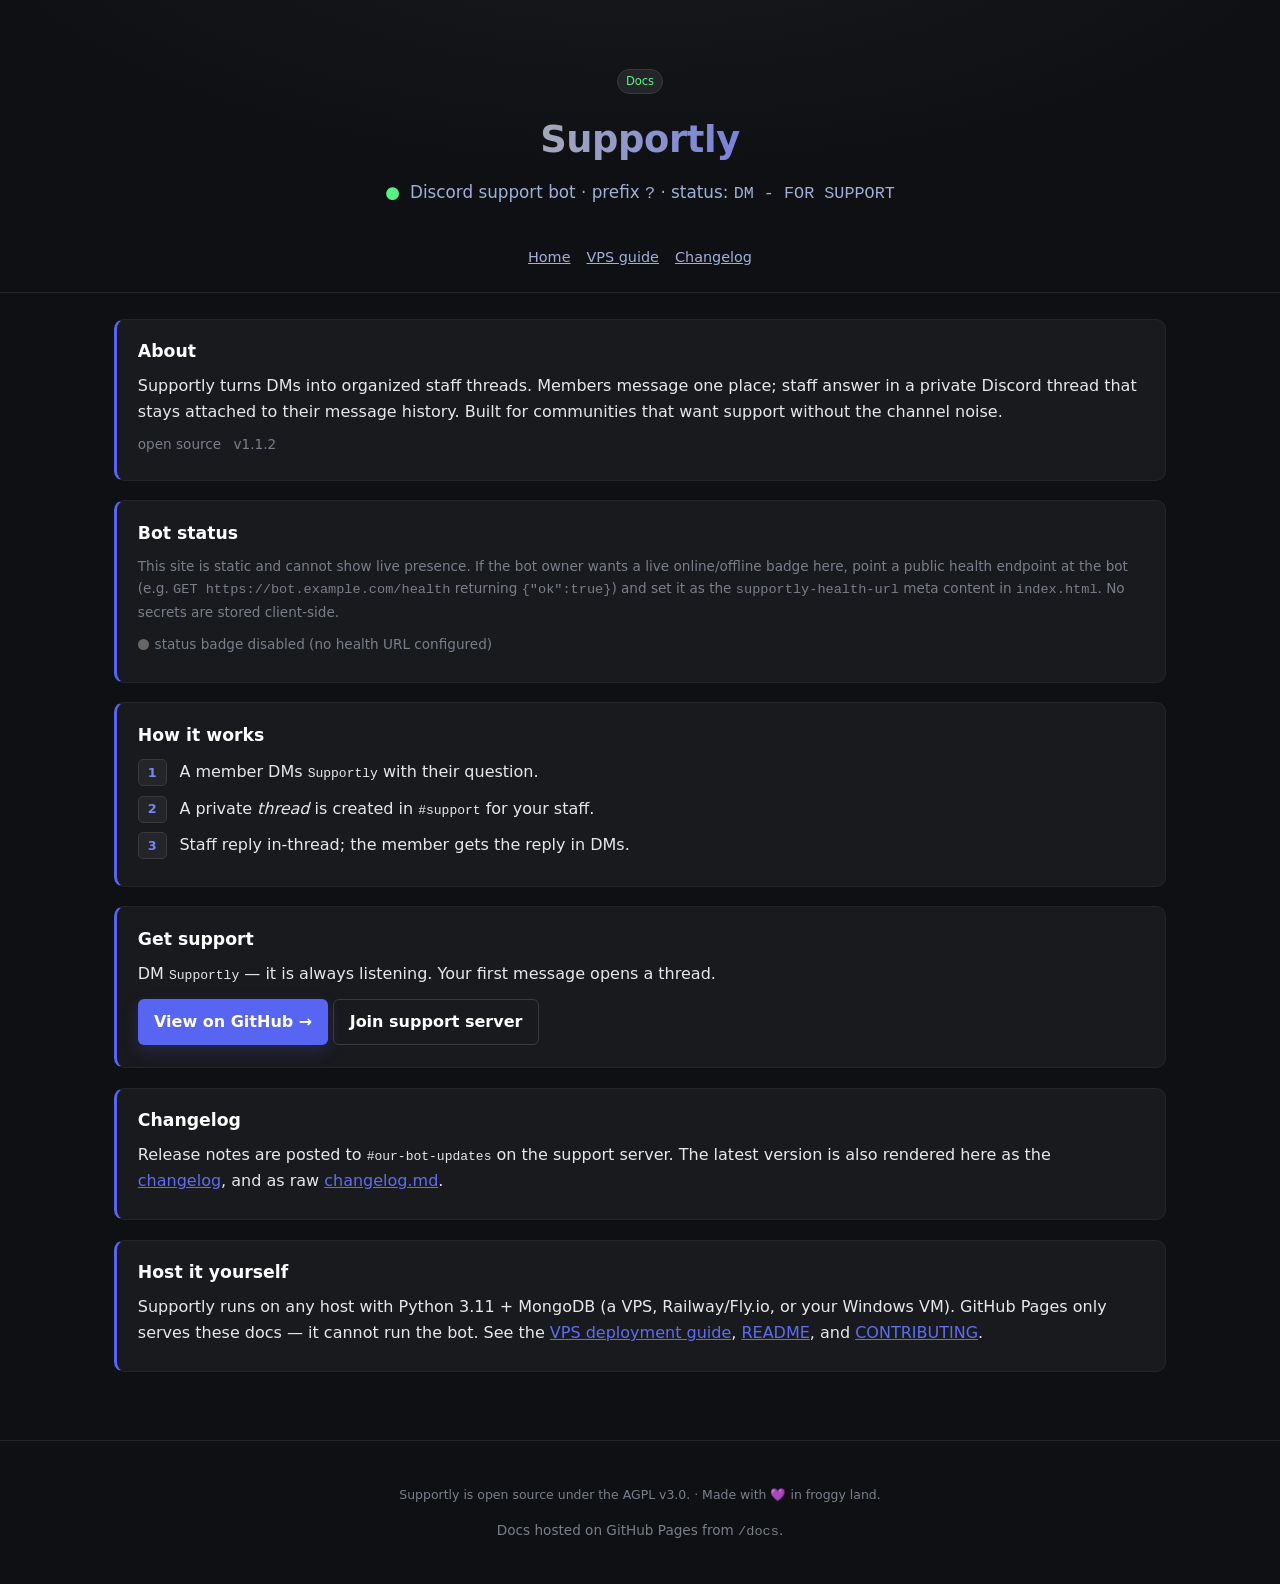
==== docs/index.html @ 3fcec65c "v1.1.2: ?update posts only to #our-bot-updates (no reply where run)" ====
<!DOCTYPE html>
<html lang="en">
  <head>
    <meta charset="utf-8" />
    <meta name="viewport" content="width=device-width, initial-scale=1" />
    <meta name="description" content="Supportly — a Discord support bot for communities. DM a message to open a thread with staff." />
    <meta name="theme-color" content="#57f287" />
    <meta name="color-scheme" content="dark" />
    <link rel="canonical" href="https://justsadnyx-ux.github.io/supportly/" />
    <meta property="og:type" content="website" />
    <meta property="og:site_name" content="Supportly" />
    <meta property="og:title" content="Supportly — Discord support bot" />
    <meta property="og:description" content="Turn DMs into organized staff threads. DM the bot to open a thread; staff answer privately in-thread." />
    <meta property="og:url" content="https://justsadnyx-ux.github.io/supportly/" />
    <meta name="twitter:card" content="summary" />
    <title>Supportly</title>
    <link rel="stylesheet" href="style.css" />
    <!-- Optional: set data-health-url to your bot's public /health endpoint to show a live status badge. Leave empty to hide. -->
    <meta name="supportly-health-url" content="" />
  </head>
  <body>
    <header>
      <p><span class="pill">Docs</span></p>
      <h1>Supportly</h1>
      <p class="tagline">
        <span style="color:#57f287;margin-right:.3rem;">●</span> Discord support bot
        · prefix <code>?</code>
        · <span title="Presence shown on Discord">status: <code>DM - FOR SUPPORT</code></span>
      </p>
    </header>

    <nav class="docs">
      <a href="index.html">Home</a>
      <a href="vps.html">VPS guide</a>
      <a href="changelog.html">Changelog</a>
    </nav>

    <div class="wrap">

      <div class="card" id="about">
        <h2>About</h2>
        <p>
          Supportly turns DMs into organized staff threads. Members message one place; staff
          answer in a private Discord thread that stays attached to their message history.
          Built for communities that want support without the channel noise.
        </p>
        <p class="mut"><span class="pill">open source</span> <span style="margin-left:.5rem;">v1.1.2</span></p>
      </div>

      <div class="card">
        <h2>Bot status</h2>
        <p class="mut">
          This site is static and cannot show live presence. If the bot owner wants a live online/offline
          badge here, point a public health endpoint at the bot (e.g.
          <code>GET https://bot.example.com/health</code> returning <code>{"ok":true}</code>) and set it as
          the <code>supportly-health-url</code> meta content in <code>index.html</code>. No secrets are stored client-side.
        </p>
        <p id="status-fallback"><span class="status-dot status-unknown"></span><span class="mut">status badge disabled (no health URL configured)</span></p>
      </div>

      <div class="card">
        <h2>How it works</h2>
        <div class="step">
          <span class="step-num">1</span>
          <span>A member DMs <code>Supportly</code> with their question.</span>
        </div>
        <div class="step">
          <span class="step-num">2</span>
          <span>A private <em>thread</em> is created in <code>#support</code> for your staff.</span>
        </div>
        <div class="step">
          <span class="step-num">3</span>
          <span>Staff reply in-thread; the member gets the reply in DMs.</span>
        </div>
      </div>

      <div class="card">
        <h2>Get support</h2>
        <p>DM <code>Supportly</code> — it is always listening. Your first message opens a thread.</p>
        <div class="buttons">
          <a class="btn" href="https://github.com/justsadnyx-ux/supportly">View on GitHub &rarr;</a>
          <a class="btn outline" href="https://discord.gg/25YRFavwpj">Join support server</a>
        </div>
      </div>

      <div class="card">
        <h2>Changelog</h2>
        <p>
          Release notes are posted to <code>#our-bot-updates</code> on the support server.
          The latest version is also rendered here as the
          <a href="changelog.html">changelog</a>, and as raw
          <a href="https://justsadnyx-ux.github.io/supportly/changelog.md">changelog.md</a>.
        </p>
      </div>

      <div class="card">
        <h2>Host it yourself</h2>
        <p>
          Supportly runs on any host with Python 3.11 + MongoDB (a VPS, Railway/Fly.io, or your Windows VM).
          GitHub Pages only serves these docs — it cannot run the bot. See the
          <a href="vps.html">VPS deployment guide</a>,
          <a href="https://github.com/justsadnyx-ux/supportly/blob/master/README.md">README</a>, and
          <a href="https://github.com/justsadnyx-ux/supportly/blob/master/CONTRIBUTING.md">CONTRIBUTING</a>.
        </p>
      </div>
    </div>

    <footer>
      <p>Supportly is open source under the AGPL v3.0. &middot; Made with 💜 in froggy land.</p>
      <p class="mut">Docs hosted on GitHub Pages from <code>/docs</code>.</p>
    </footer>

    <script>
      // Optional health-check badge. Only runs if meta[supportly-health-url] is non-empty.
      // No token involved; hits a public endpoint the bot owner exposes themselves.
      (function () {
        var m = document.querySelector('meta[name="supportly-health-url"]');
        var url = m ? m.content.trim() : "";
        var box = document.getElementById("status-fallback");
        if (!box || !url) return;
        var dot = box.querySelector(".status-dot") || document.createElement("span");
        dot.className = "status-dot status-unknown";
        box.innerHTML = "";
        box.appendChild(dot);
        var lbl = document.createElement("span"); lbl.className = "mut"; lbl.textContent = "checking…";
        box.appendChild(lbl);
        fetch(url, { cache: "no-store" })
          .then(function (r) { return r.ok ? r.json().catch(function(){return {ok:true};}) : Promise.reject(r); })
          .then(function () { dot.className = "status-dot status-online"; lbl.textContent = "online"; })
          .catch(function () { dot.className = "status-dot status-offline"; lbl.textContent = "offline"; });
      })();
    </script>
  </body>
</html>
---- docs/style.css ----
/* Supportly docs — shared dark theme (static, no framework). */
:root { color-scheme: dark; }
* { box-sizing: border-box; }

body {
  margin: 0;
  font-family: "Inter", "Segoe UI", system-ui, -apple-system, sans-serif;
  background: radial-gradient(1200px 500px at 50% -120px, #191a1e 0%, #0f1013 60%, #0f1013 100%);
  color: #e6e8ec;
  line-height: 1.65;
}

a { color: #7289ef; color: color-mix(in srgb, #5865f2 75%, #7289ef 25%); }
a:where(.btn) {
  display: inline-block; padding: .55rem .95rem; border-radius: 6px; text-decoration: none;
  font-weight: 620; border: 1px solid transparent; background: #5865f2; color: #fff;
  box-shadow: 0 6px 16px #5865f233; margin: .3rem 0; transition: transform .08s ease, box-shadow .15s ease;
}
a.btn:hover { transform: translateY(-1px); }
a.outline { background: transparent; border-color: #383a40; box-shadow: none; }
a.outline:hover { background: #232529; }

header { padding: 3.2rem 1.5rem 1.6rem; text-align: center; }
header h1 {
  font-size: 2.3rem; margin: 0; letter-spacing: -.01em;
  background: linear-gradient(90deg, #fff, #a9adb7 40%, #5865f2 70%, #7289ef);
  -webkit-background-clip: text; background-clip: text; color: transparent;
}
header .tagline { color: #9fb0d9; margin: .5rem 0 1.4rem; font-size: 1.05rem; }
header .pill {
  display:inline-block; padding:.12rem .5rem; border-radius:999px;
  background:#232529; border:1px solid #383a40; color:#57f287; font-size:.72rem;
}

.wrap { max-width: 1100px; margin: 0 auto; padding: 0 1.5rem 3rem; }
.main { display: flex; gap: 1.5rem; }
@media (max-width: 979px) { .main { flex-direction: column; } }

.sidenav { position: sticky; top: 2rem; align-self: start; min-width: 200px; }
.sidenav ol { padding-left: 1.05rem; margin: 0; color: #9fb0d9; font-size: .9rem; }
.sidenav li { margin: .35rem 0; }
.sidenav a { color: #9fb0d9; text-decoration: none; }
.sidenav a:hover { color: #fff; text-decoration: underline; }
.content { flex: 1; min-width: 0; }

.card {
  background: #191a1e; border: 1px solid #232529; border-left: 3px solid #5865f2;
  border-radius: 10px; padding: 1.1rem 1.3rem; margin: 1.2rem 0;
}
.card.warn { border-left-color: #f59e0b; }
.card.warn h2 { color: #fbbf24; }
.card h2 { margin: 0 0 .45rem; font-size: 1.08rem; color: #fff; }
.card p { margin: .45rem 0; }
.mut, .muted { color: #7a7f8a; font-size: .85rem; }
.step { display: flex; gap: .8rem; align-items: flex-start; margin: .6rem 0; }
.step-num {
  font-size: .8rem; font-weight: 700;
  background: #232529; border: 1px solid #383a40; color: #7289ef;
  padding: .12rem .5rem; border-radius: 5px; min-width: 1.8rem; text-align: center;
}

pre {
  background: #0f1114; border: 1px solid #232529; border-radius: 8px;
  padding: .9rem 1rem; overflow:auto; font-size: .86rem; line-height: 1.55; position: relative;
}
pre code { background: none; padding: 0; color: #cdd6f4; white-space: pre-wrap; word-break: break-word; }
.code-toolbar { display: flex; justify-content: flex-end; gap: .35rem; margin-bottom: -.1rem; }
.copybtn {
  font-family: ui-monospace, monospace; font-size: .75rem; padding: .25rem .6rem;
  border-radius: 5px; border: 1px solid #383a40; background: #232529; color: #e6e8ec; cursor: pointer;
}
.copybtn:hover { background: #2b2d32; color: #fff; }
.copybtn.copied { color: #57f287; }

details { background: #141518; border: 1px solid #232529; border-radius: 8px; padding: .6rem .9rem; margin: .8rem 0; }
summary { cursor: pointer; user-select: none; font-weight: 600; color: #9fb0d9; }

nav.docs {
  display: flex; justify-content: center; gap: 1rem; padding: .8rem 0 1.4rem; border-bottom: 1px solid #232529; margin: -1.4rem auto 1.6rem;
}
nav.docs a { color: #9fb0d9; font-size: .9rem; }

footer { text-align: center; padding: 2rem; color: #7a7f8a; font-size: .78rem; border-top: 1px solid #232529; }

/* status badge */
.status-dot { display:inline-block; width:.7rem; height:.7rem; border-radius:50%; margin-right:.35rem; vertical-align:middle; }
.status-online { background:#57f287; box-shadow:0 0 8px #57f28766; }
.status-offline { background:#f44336; }
.status-unknown { background:#666; }
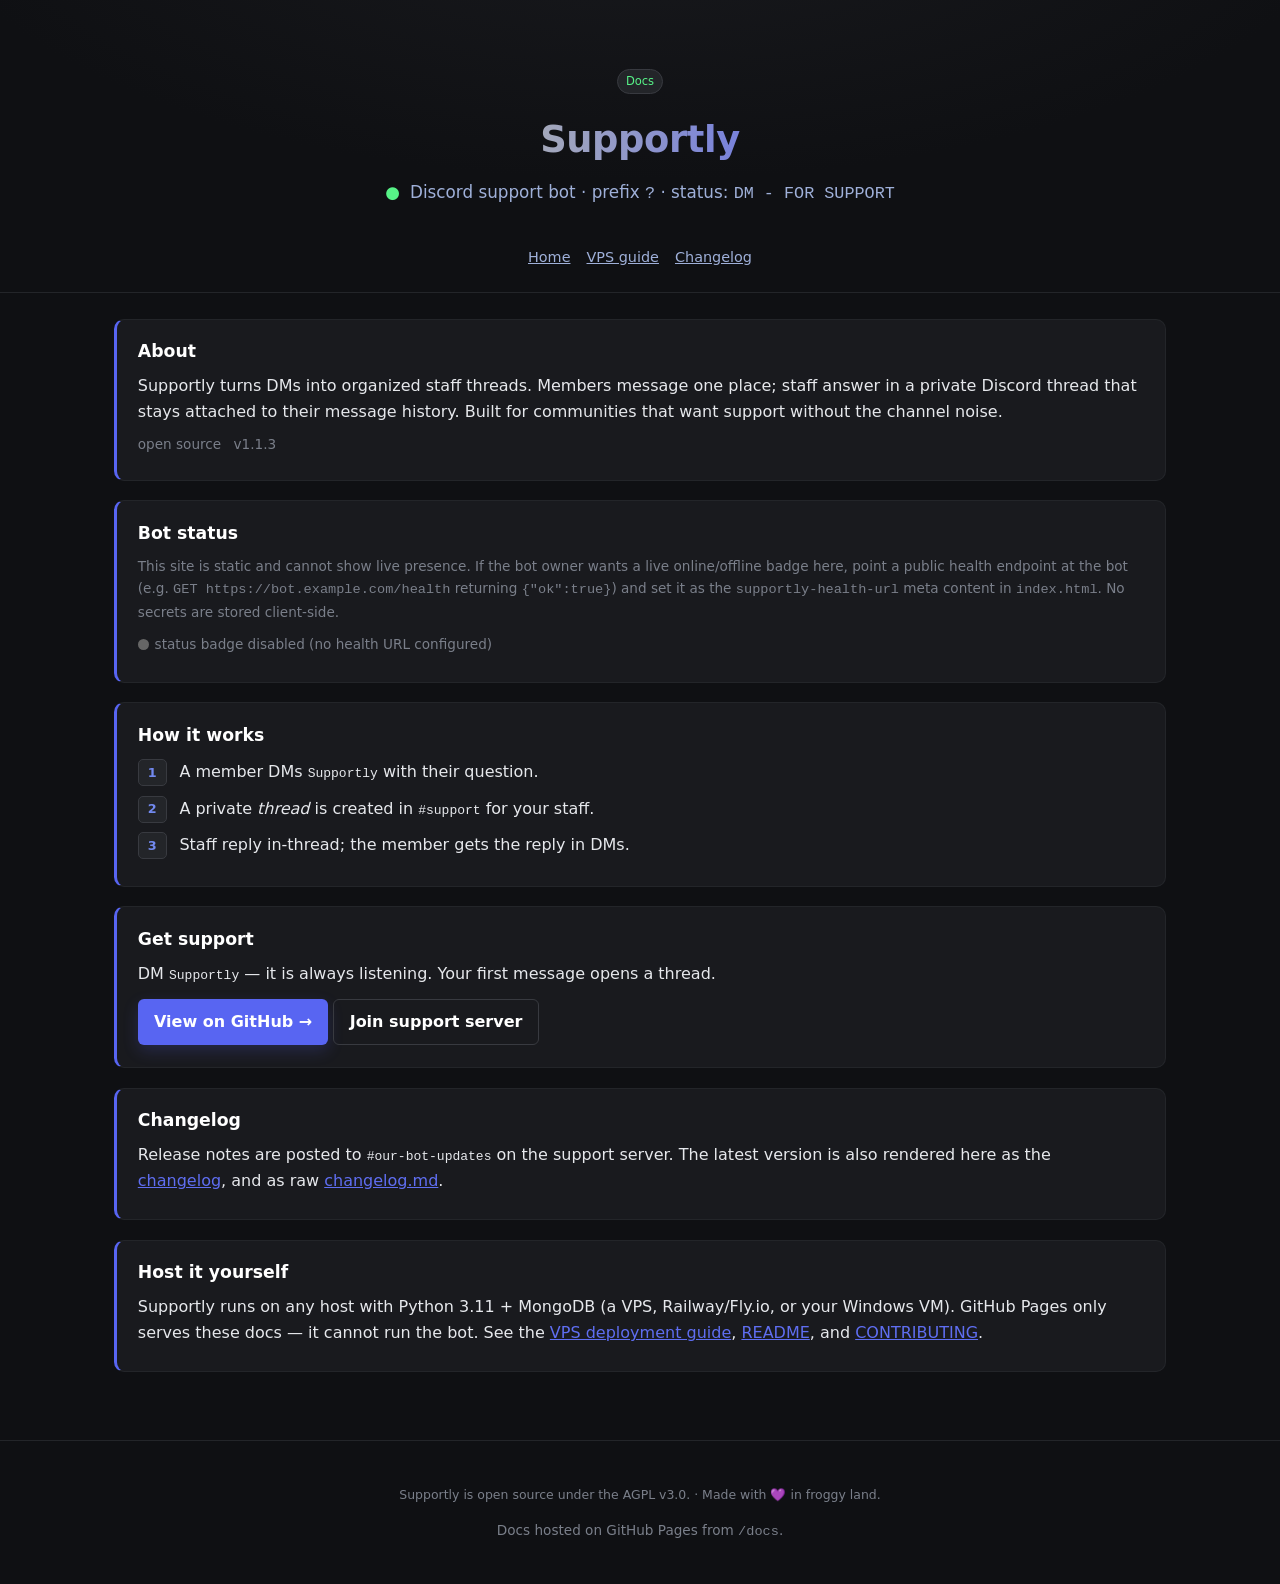
==== commit 310d804a: "v1.1.3: fix auto-update hang on local hosting (skip fork-sync API call outside Heroku)" ====
--- a/docs/index.html
+++ b/docs/index.html
@@ -44,7 +44,7 @@
           answer in a private Discord thread that stays attached to their message history.
           Built for communities that want support without the channel noise.
         </p>
-        <p class="mut"><span class="pill">open source</span> <span style="margin-left:.5rem;">v1.1.2</span></p>
+        <p class="mut"><span class="pill">open source</span> <span style="margin-left:.5rem;">v1.1.3</span></p>
       </div>
 
       <div class="card">
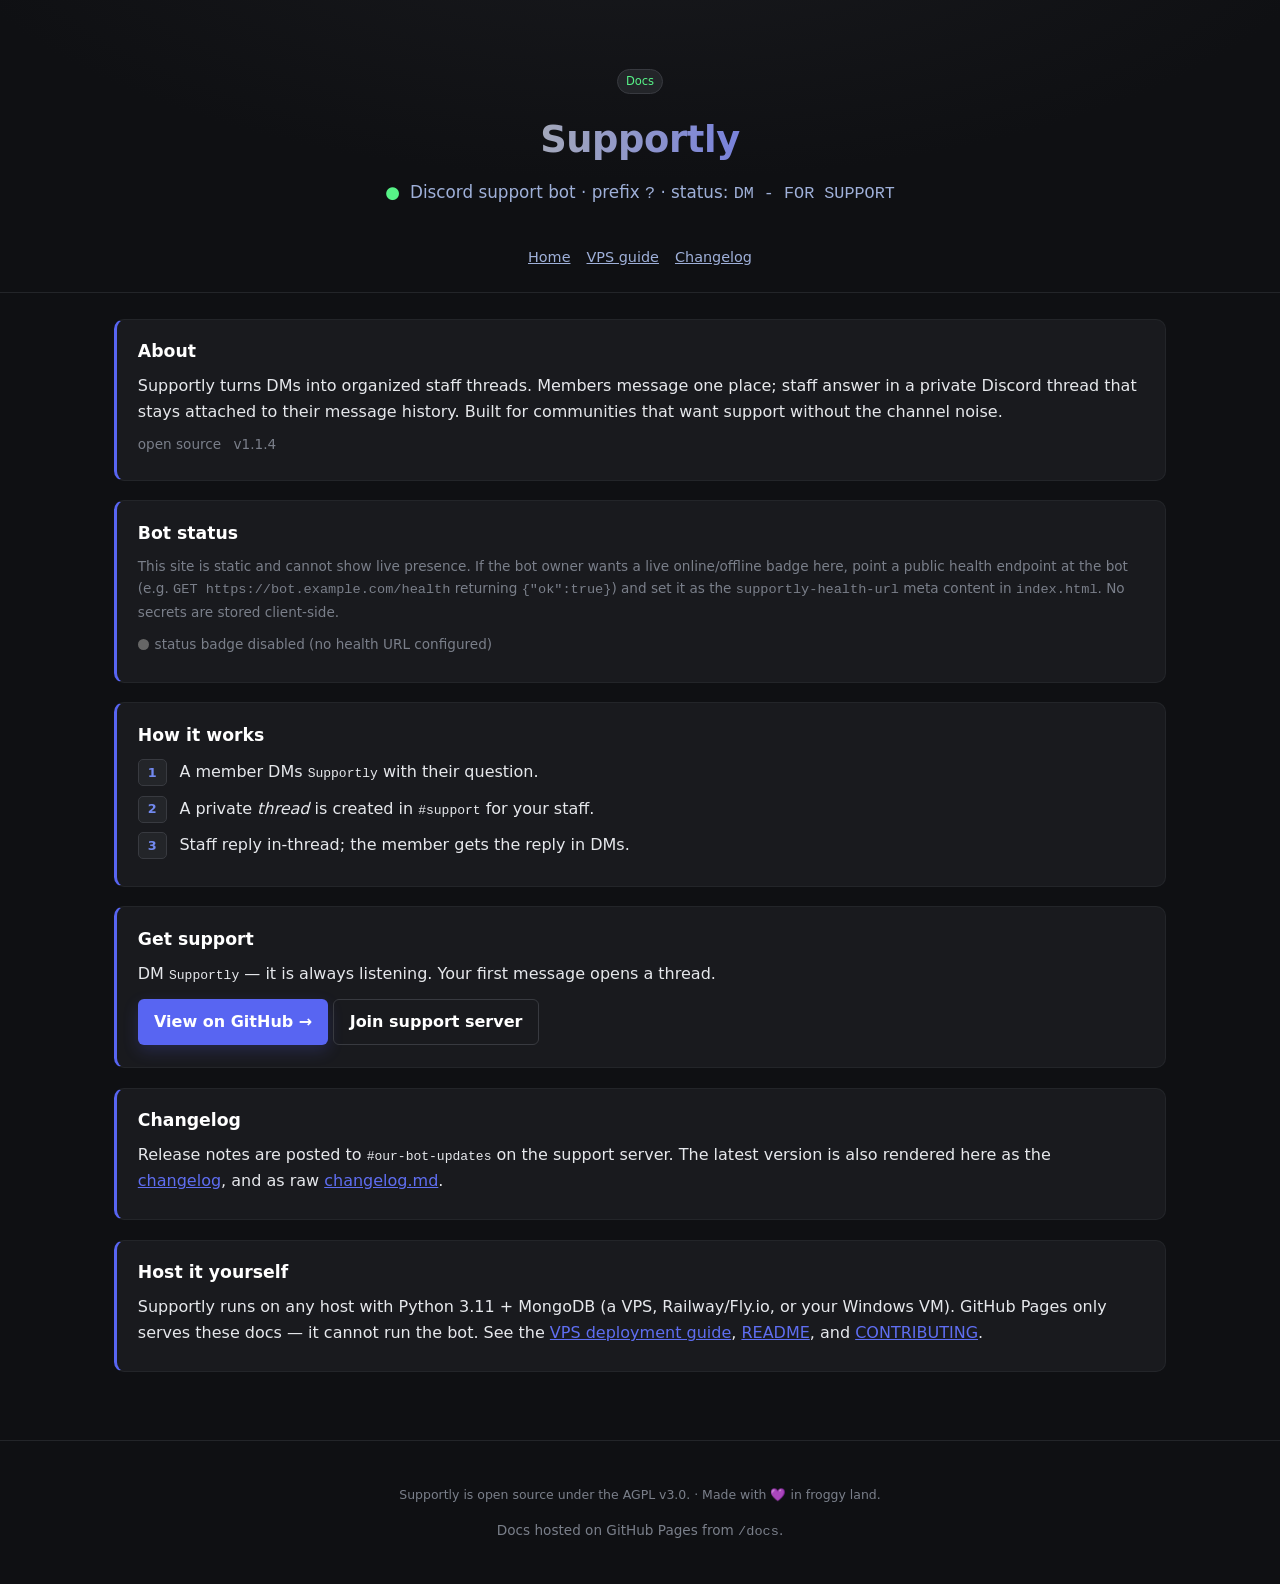
==== commit 9d3bb7fb: "v1.1.4: end-to-end auto-update pipeline verification release" ====
--- a/docs/index.html
+++ b/docs/index.html
@@ -44,7 +44,7 @@
           answer in a private Discord thread that stays attached to their message history.
           Built for communities that want support without the channel noise.
         </p>
-        <p class="mut"><span class="pill">open source</span> <span style="margin-left:.5rem;">v1.1.3</span></p>
+        <p class="mut"><span class="pill">open source</span> <span style="margin-left:.5rem;">v1.1.4</span></p>
       </div>
 
       <div class="card">
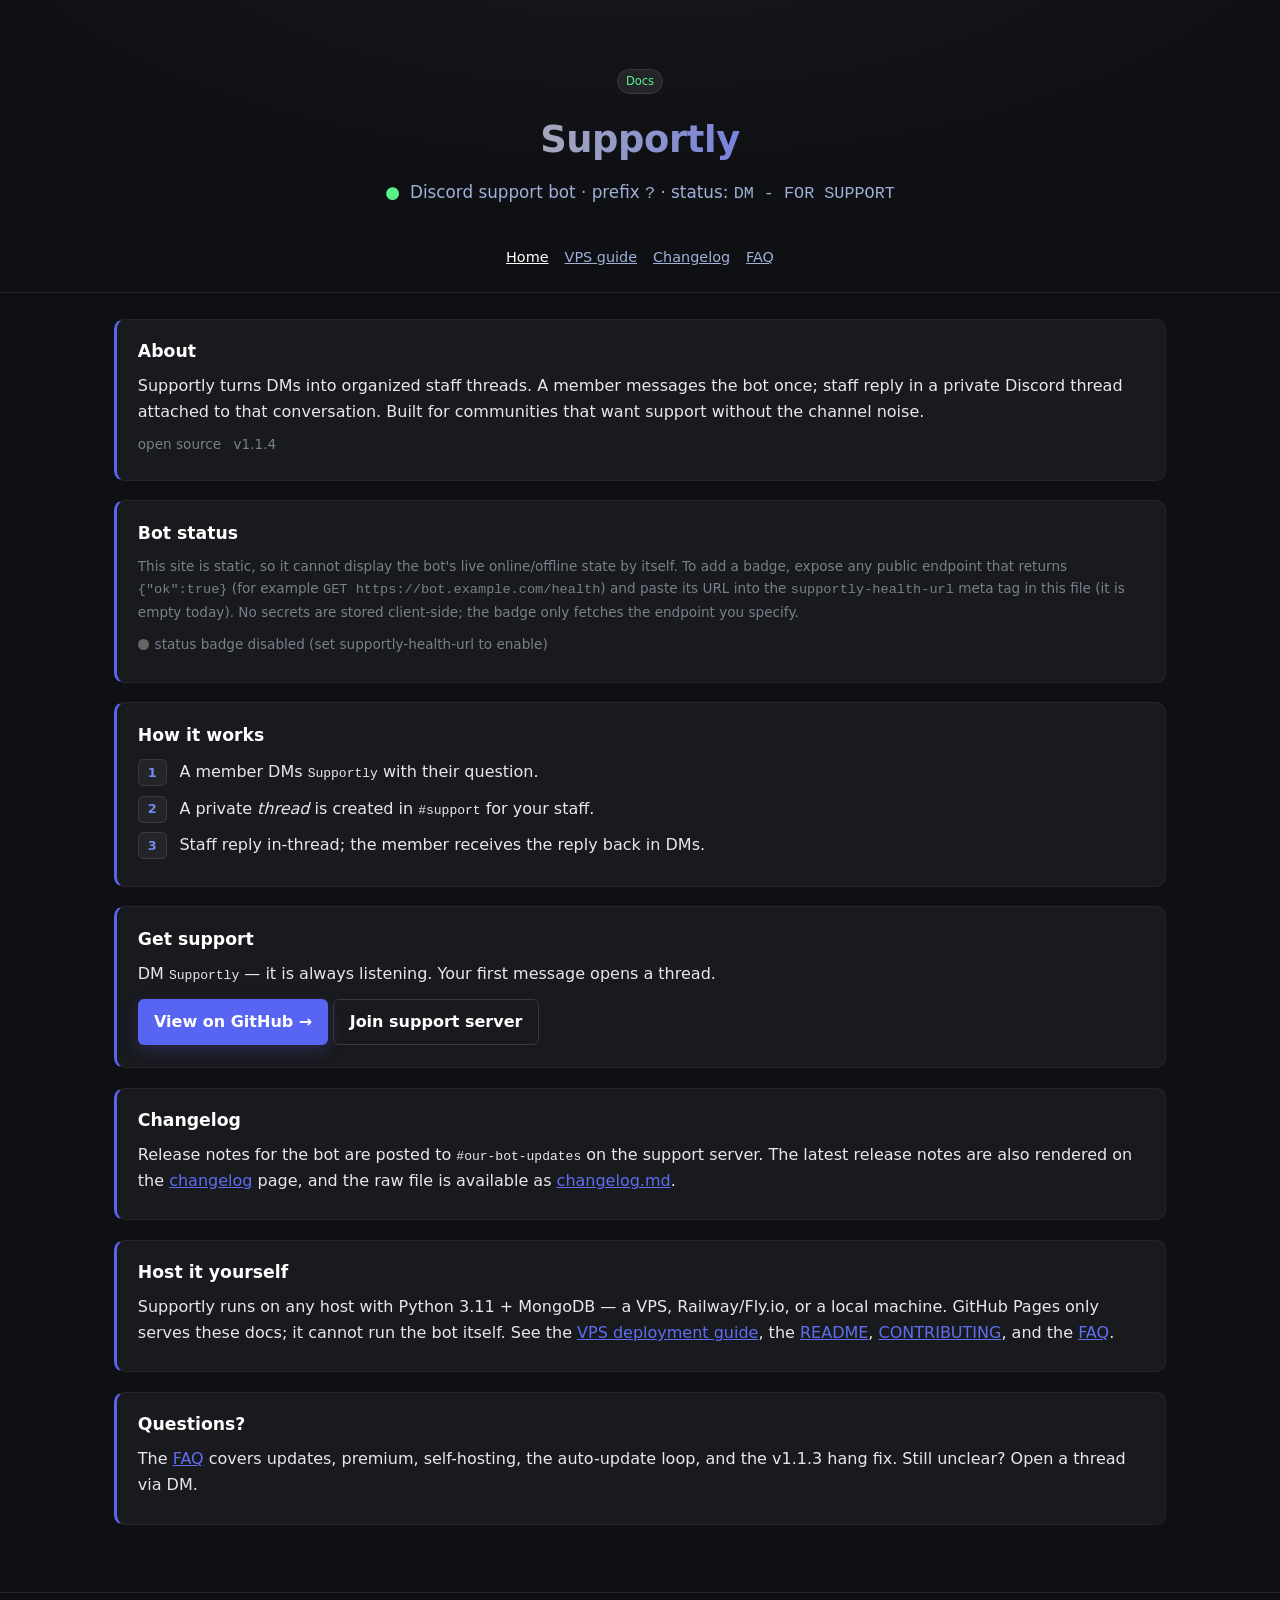
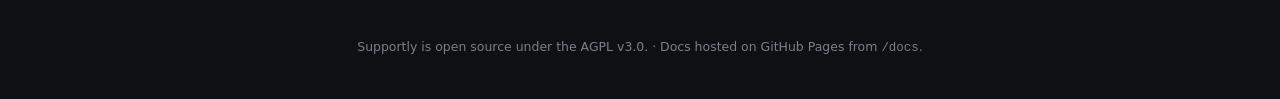
==== commit 9e785fd4: "docs: new FAQ page, sharper copy, ASCII-normalized markup" ====
--- a/docs/index.html
+++ b/docs/index.html
@@ -1,21 +1,21 @@
-<!DOCTYPE html>
+﻿<!DOCTYPE html>
 <html lang="en">
   <head>
     <meta charset="utf-8" />
     <meta name="viewport" content="width=device-width, initial-scale=1" />
-    <meta name="description" content="Supportly — a Discord support bot for communities. DM a message to open a thread with staff." />
+    <meta name="description" content="Supportly - a Discord support bot. DM a message to open a thread with staff." />
     <meta name="theme-color" content="#57f287" />
     <meta name="color-scheme" content="dark" />
     <link rel="canonical" href="https://justsadnyx-ux.github.io/supportly/" />
     <meta property="og:type" content="website" />
     <meta property="og:site_name" content="Supportly" />
-    <meta property="og:title" content="Supportly — Discord support bot" />
+    <meta property="og:title" content="Supportly - Discord support bot" />
     <meta property="og:description" content="Turn DMs into organized staff threads. DM the bot to open a thread; staff answer privately in-thread." />
     <meta property="og:url" content="https://justsadnyx-ux.github.io/supportly/" />
     <meta name="twitter:card" content="summary" />
     <title>Supportly</title>
     <link rel="stylesheet" href="style.css" />
-    <!-- Optional: set data-health-url to your bot's public /health endpoint to show a live status badge. Leave empty to hide. -->
+    <!-- Optional: paste a public health endpoint URL here to show a live online/offline badge. Leave empty to hide. -->
     <meta name="supportly-health-url" content="" />
   </head>
   <body>
@@ -30,9 +30,10 @@
     </header>
 
     <nav class="docs">
-      <a href="index.html">Home</a>
+      <a href="index.html" style="color:#fff;text-decoration:underline;">Home</a>
       <a href="vps.html">VPS guide</a>
       <a href="changelog.html">Changelog</a>
+      <a href="faq.html">FAQ</a>
     </nav>
 
     <div class="wrap">
@@ -40,9 +41,9 @@
       <div class="card" id="about">
         <h2>About</h2>
         <p>
-          Supportly turns DMs into organized staff threads. Members message one place; staff
-          answer in a private Discord thread that stays attached to their message history.
-          Built for communities that want support without the channel noise.
+          Supportly turns DMs into organized staff threads. A member messages the bot once; staff reply in a private
+          Discord thread attached to that conversation. Built for communities that want support without the channel
+          noise.
         </p>
         <p class="mut"><span class="pill">open source</span> <span style="margin-left:.5rem;">v1.1.4</span></p>
       </div>
@@ -50,12 +51,13 @@
       <div class="card">
         <h2>Bot status</h2>
         <p class="mut">
-          This site is static and cannot show live presence. If the bot owner wants a live online/offline
-          badge here, point a public health endpoint at the bot (e.g.
-          <code>GET https://bot.example.com/health</code> returning <code>{"ok":true}</code>) and set it as
-          the <code>supportly-health-url</code> meta content in <code>index.html</code>. No secrets are stored client-side.
+          This site is static, so it cannot display the bot's live online/offline state by itself. To add a badge,
+          expose any public endpoint that returns <code>{"ok":true}</code> (for example
+          <code>GET https://bot.example.com/health</code>) and paste its URL into the
+          <code>supportly-health-url</code> meta tag in this file (it is empty today). No secrets are stored
+          client-side; the badge only fetches the endpoint you specify.
         </p>
-        <p id="status-fallback"><span class="status-dot status-unknown"></span><span class="mut">status badge disabled (no health URL configured)</span></p>
+        <p id="status-fallback"><span class="status-dot status-unknown"></span><span class="mut">status badge disabled (set supportly-health-url to enable)</span></p>
       </div>
 
       <div class="card">
@@ -70,13 +72,13 @@
         </div>
         <div class="step">
           <span class="step-num">3</span>
-          <span>Staff reply in-thread; the member gets the reply in DMs.</span>
+          <span>Staff reply in-thread; the member receives the reply back in DMs.</span>
         </div>
       </div>
 
       <div class="card">
         <h2>Get support</h2>
-        <p>DM <code>Supportly</code> — it is always listening. Your first message opens a thread.</p>
+        <p>DM <code>Supportly</code> &mdash; it is always listening. Your first message opens a thread.</p>
         <div class="buttons">
           <a class="btn" href="https://github.com/justsadnyx-ux/supportly">View on GitHub &rarr;</a>
           <a class="btn outline" href="https://discord.gg/25YRFavwpj">Join support server</a>
@@ -86,33 +88,40 @@
       <div class="card">
         <h2>Changelog</h2>
         <p>
-          Release notes are posted to <code>#our-bot-updates</code> on the support server.
-          The latest version is also rendered here as the
-          <a href="changelog.html">changelog</a>, and as raw
-          <a href="https://justsadnyx-ux.github.io/supportly/changelog.md">changelog.md</a>.
+          Release notes for the bot are posted to <code>#our-bot-updates</code> on the support server. The latest
+          release notes are also rendered on the <a href="changelog.html">changelog</a> page, and the raw file is
+          available as <a href="https://justsadnyx-ux.github.io/supportly/changelog.md">changelog.md</a>.
         </p>
       </div>
 
       <div class="card">
         <h2>Host it yourself</h2>
         <p>
-          Supportly runs on any host with Python 3.11 + MongoDB (a VPS, Railway/Fly.io, or your Windows VM).
-          GitHub Pages only serves these docs — it cannot run the bot. See the
-          <a href="vps.html">VPS deployment guide</a>,
-          <a href="https://github.com/justsadnyx-ux/supportly/blob/master/README.md">README</a>, and
-          <a href="https://github.com/justsadnyx-ux/supportly/blob/master/CONTRIBUTING.md">CONTRIBUTING</a>.
+          Supportly runs on any host with Python 3.11 + MongoDB &mdash; a VPS, Railway/Fly.io, or a local machine.
+          GitHub Pages only serves these docs; it cannot run the bot itself. See the
+          <a href="vps.html">VPS deployment guide</a>, the
+          <a href="https://github.com/justsadnyx-ux/supportly/blob/master/README.md">README</a>,
+          <a href="https://github.com/justsadnyx-ux/supportly/blob/master/CONTRIBUTING.md">CONTRIBUTING</a>,
+          and the <a href="faq.html">FAQ</a>.
+        </p>
+      </div>
+
+      <div class="card">
+        <h2>Questions?</h2>
+        <p>
+          The <a href="faq.html">FAQ</a> covers updates, premium, self-hosting, the auto-update loop, and the
+          v1.1.3 hang fix. Still unclear? Open a thread via DM.
         </p>
       </div>
     </div>
 
     <footer>
-      <p>Supportly is open source under the AGPL v3.0. &middot; Made with 💜 in froggy land.</p>
-      <p class="mut">Docs hosted on GitHub Pages from <code>/docs</code>.</p>
+      <p>Supportly is open source under the AGPL v3.0. &middot; Docs hosted on GitHub Pages from <code>/docs</code>.</p>
     </footer>
 
     <script>
       // Optional health-check badge. Only runs if meta[supportly-health-url] is non-empty.
-      // No token involved; hits a public endpoint the bot owner exposes themselves.
+      // No token involved; hits the public endpoint you configure.
       (function () {
         var m = document.querySelector('meta[name="supportly-health-url"]');
         var url = m ? m.content.trim() : "";
@@ -122,7 +131,7 @@
         dot.className = "status-dot status-unknown";
         box.innerHTML = "";
         box.appendChild(dot);
-        var lbl = document.createElement("span"); lbl.className = "mut"; lbl.textContent = "checking…";
+        var lbl = document.createElement("span"); lbl.className = "mut"; lbl.textContent = "checking...";
         box.appendChild(lbl);
         fetch(url, { cache: "no-store" })
           .then(function (r) { return r.ok ? r.json().catch(function(){return {ok:true};}) : Promise.reject(r); })
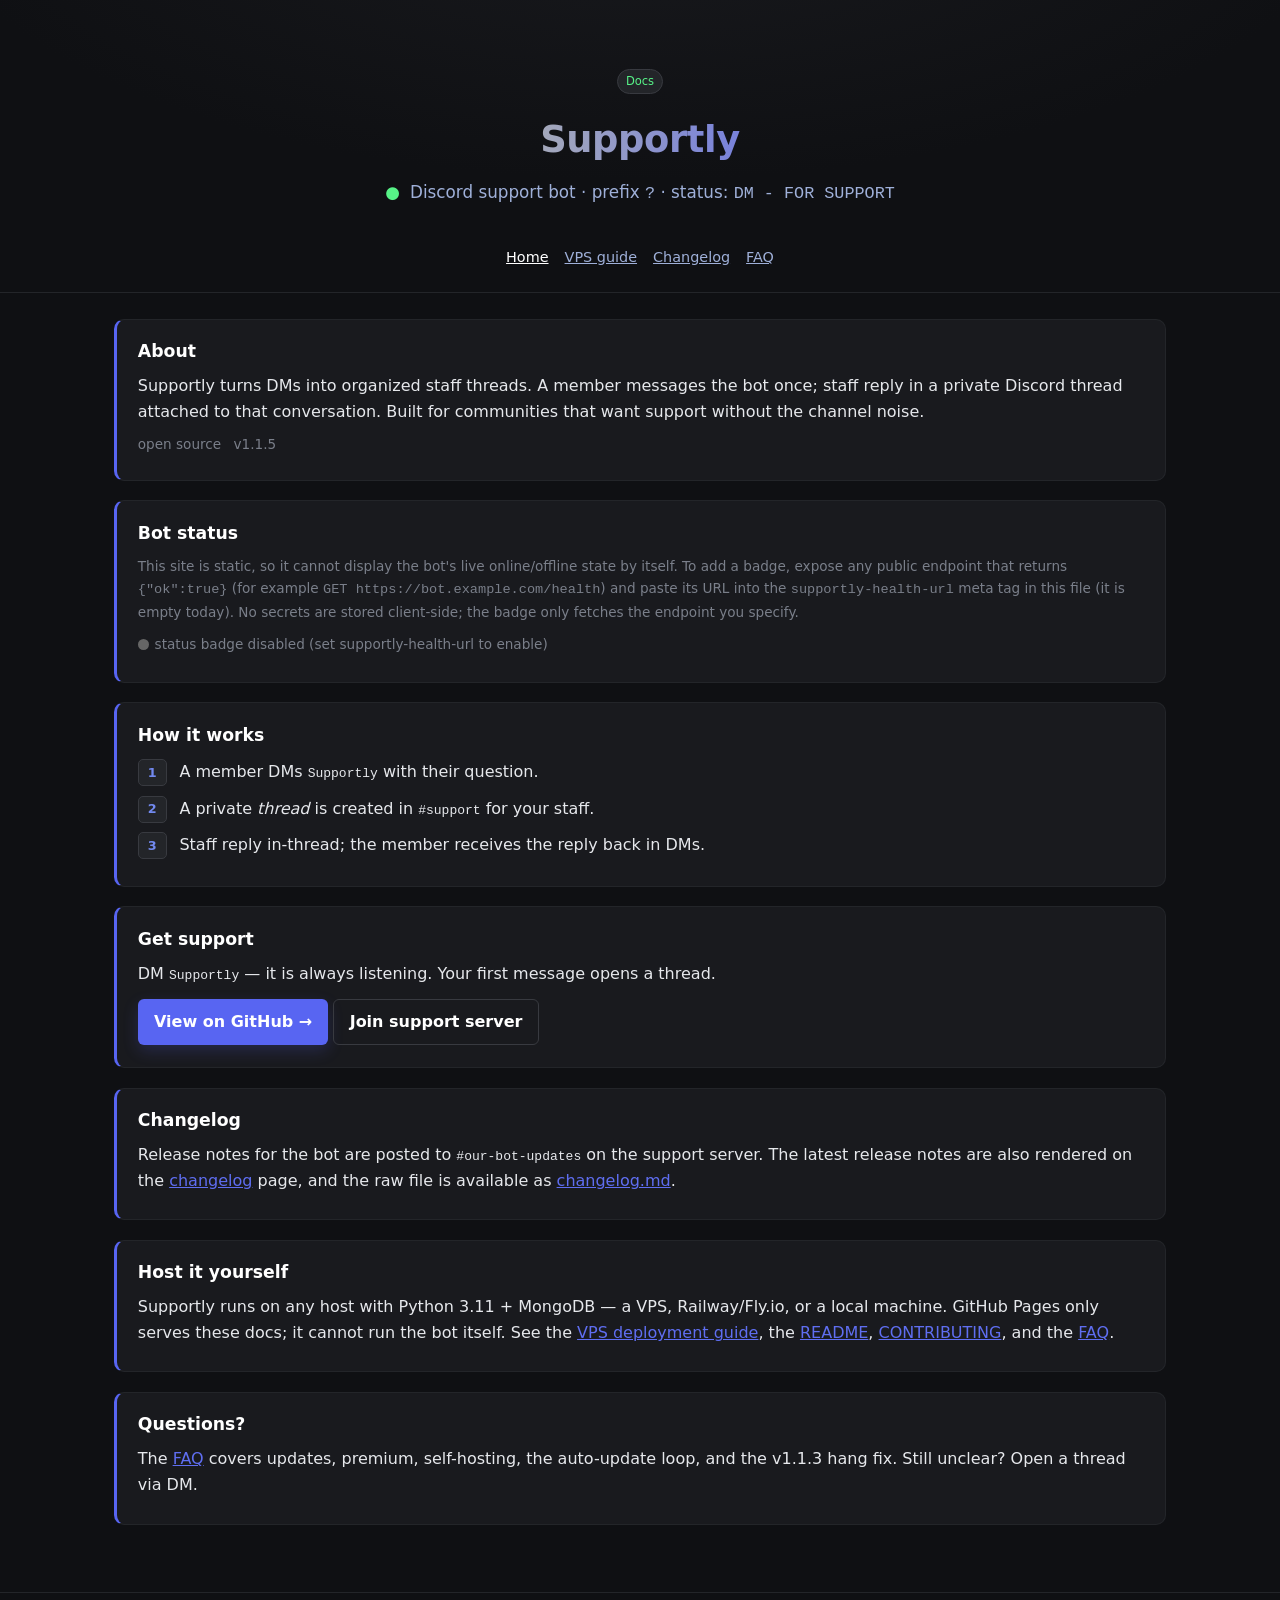
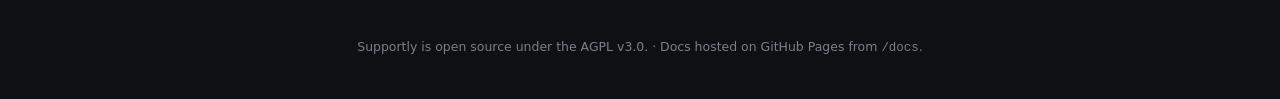
==== commit 89b816e4: "v1.1.5: fix shutdown NotFound crash loop + emoji log encode error; FAQ + docs refresh" ====
--- a/docs/index.html
+++ b/docs/index.html
@@ -45,7 +45,7 @@
           Discord thread attached to that conversation. Built for communities that want support without the channel
           noise.
         </p>
-        <p class="mut"><span class="pill">open source</span> <span style="margin-left:.5rem;">v1.1.4</span></p>
+        <p class="mut"><span class="pill">open source</span> <span style="margin-left:.5rem;">v1.1.5</span></p>
       </div>
 
       <div class="card">
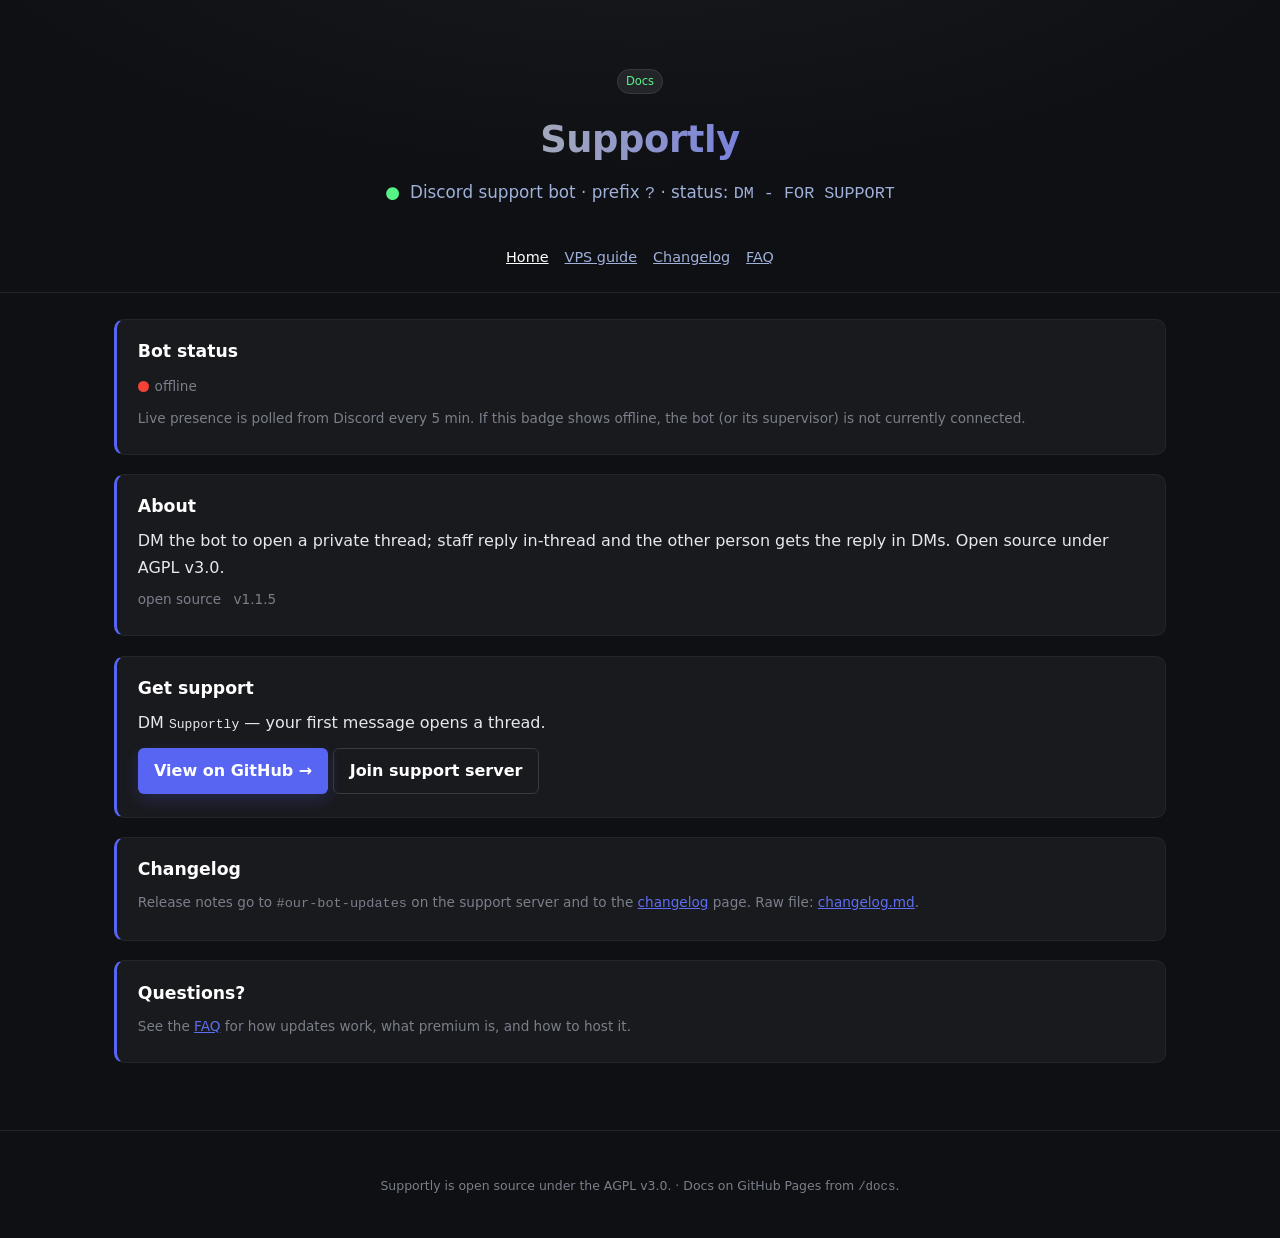
==== commit e3824127: "docs: compact real-bot-status badge + trimmed prose (index, changelog, faq, 404)" ====
--- a/docs/index.html
+++ b/docs/index.html
@@ -3,29 +3,28 @@
   <head>
     <meta charset="utf-8" />
     <meta name="viewport" content="width=device-width, initial-scale=1" />
-    <meta name="description" content="Supportly - a Discord support bot. DM a message to open a thread with staff." />
+    <meta name="description" content="Supportly - a Discord support bot. DM to open a thread with staff." />
     <meta name="theme-color" content="#57f287" />
     <meta name="color-scheme" content="dark" />
     <link rel="canonical" href="https://justsadnyx-ux.github.io/supportly/" />
     <meta property="og:type" content="website" />
     <meta property="og:site_name" content="Supportly" />
     <meta property="og:title" content="Supportly - Discord support bot" />
-    <meta property="og:description" content="Turn DMs into organized staff threads. DM the bot to open a thread; staff answer privately in-thread." />
+    <meta property="og:description" content="DM to open a private support thread. Staff reply in-thread." />
     <meta property="og:url" content="https://justsadnyx-ux.github.io/supportly/" />
     <meta name="twitter:card" content="summary" />
     <title>Supportly</title>
     <link rel="stylesheet" href="style.css" />
-    <!-- Optional: paste a public health endpoint URL here to show a live online/offline badge. Leave empty to hide. -->
-    <meta name="supportly-health-url" content="" />
+    <link rel="preconnect" href="https://github.com" />
   </head>
   <body>
     <header>
       <p><span class="pill">Docs</span></p>
       <h1>Supportly</h1>
       <p class="tagline">
-        <span style="color:#57f287;margin-right:.3rem;">●</span> Discord support bot
-        · prefix <code>?</code>
-        · <span title="Presence shown on Discord">status: <code>DM - FOR SUPPORT</code></span>
+        <span style="color:#57f287;margin-right:.3rem;">&#9679;</span> Discord support bot
+        &middot; prefix <code>?</code>
+        &middot; <span title="Status shown on Discord">status: <code>DM - FOR SUPPORT</code></span>
       </p>
     </header>
 
@@ -38,47 +37,27 @@
 
     <div class="wrap">
 
-      <div class="card" id="about">
+      <div class="card">
+        <h2>Bot status</h2>
+        <p id="status-badge"><span class="status-dot status-unknown"></span><span class="mut">checking...</span></p>
+        <p class="mut" style="margin-top:.3rem;">
+          Live presence is polled from Discord every 5 min. If this badge shows offline, the bot
+          (or its supervisor) is not currently connected.
+        </p>
+      </div>
+
+      <div class="card">
         <h2>About</h2>
         <p>
-          Supportly turns DMs into organized staff threads. A member messages the bot once; staff reply in a private
-          Discord thread attached to that conversation. Built for communities that want support without the channel
-          noise.
+          DM the bot to open a private thread; staff reply in-thread and the other person gets the reply in DMs.
+          Open source under AGPL v3.0.
         </p>
         <p class="mut"><span class="pill">open source</span> <span style="margin-left:.5rem;">v1.1.5</span></p>
       </div>
 
       <div class="card">
-        <h2>Bot status</h2>
-        <p class="mut">
-          This site is static, so it cannot display the bot's live online/offline state by itself. To add a badge,
-          expose any public endpoint that returns <code>{"ok":true}</code> (for example
-          <code>GET https://bot.example.com/health</code>) and paste its URL into the
-          <code>supportly-health-url</code> meta tag in this file (it is empty today). No secrets are stored
-          client-side; the badge only fetches the endpoint you specify.
-        </p>
-        <p id="status-fallback"><span class="status-dot status-unknown"></span><span class="mut">status badge disabled (set supportly-health-url to enable)</span></p>
-      </div>
-
-      <div class="card">
-        <h2>How it works</h2>
-        <div class="step">
-          <span class="step-num">1</span>
-          <span>A member DMs <code>Supportly</code> with their question.</span>
-        </div>
-        <div class="step">
-          <span class="step-num">2</span>
-          <span>A private <em>thread</em> is created in <code>#support</code> for your staff.</span>
-        </div>
-        <div class="step">
-          <span class="step-num">3</span>
-          <span>Staff reply in-thread; the member receives the reply back in DMs.</span>
-        </div>
-      </div>
-
-      <div class="card">
         <h2>Get support</h2>
-        <p>DM <code>Supportly</code> &mdash; it is always listening. Your first message opens a thread.</p>
+        <p>DM <code>Supportly</code> &mdash; your first message opens a thread.</p>
         <div class="buttons">
           <a class="btn" href="https://github.com/justsadnyx-ux/supportly">View on GitHub &rarr;</a>
           <a class="btn outline" href="https://discord.gg/25YRFavwpj">Join support server</a>
@@ -87,56 +66,58 @@
 
       <div class="card">
         <h2>Changelog</h2>
-        <p>
-          Release notes for the bot are posted to <code>#our-bot-updates</code> on the support server. The latest
-          release notes are also rendered on the <a href="changelog.html">changelog</a> page, and the raw file is
-          available as <a href="https://justsadnyx-ux.github.io/supportly/changelog.md">changelog.md</a>.
-        </p>
-      </div>
-
-      <div class="card">
-        <h2>Host it yourself</h2>
-        <p>
-          Supportly runs on any host with Python 3.11 + MongoDB &mdash; a VPS, Railway/Fly.io, or a local machine.
-          GitHub Pages only serves these docs; it cannot run the bot itself. See the
-          <a href="vps.html">VPS deployment guide</a>, the
-          <a href="https://github.com/justsadnyx-ux/supportly/blob/master/README.md">README</a>,
-          <a href="https://github.com/justsadnyx-ux/supportly/blob/master/CONTRIBUTING.md">CONTRIBUTING</a>,
-          and the <a href="faq.html">FAQ</a>.
+        <p class="mut">
+          Release notes go to <code>#our-bot-updates</code> on the support server and to the
+          <a href="changelog.html">changelog</a> page. Raw file: <a href="https://justsadnyx-ux.github.io/supportly/changelog.md">changelog.md</a>.
         </p>
       </div>
 
       <div class="card">
         <h2>Questions?</h2>
-        <p>
-          The <a href="faq.html">FAQ</a> covers updates, premium, self-hosting, the auto-update loop, and the
-          v1.1.3 hang fix. Still unclear? Open a thread via DM.
-        </p>
+        <p class="mut">See the <a href="faq.html">FAQ</a> for how updates work, what premium is, and how to host it.</p>
       </div>
+
     </div>
 
     <footer>
-      <p>Supportly is open source under the AGPL v3.0. &middot; Docs hosted on GitHub Pages from <code>/docs</code>.</p>
+      <p>Supportly is open source under the AGPL v3.0. &middot; Docs on GitHub Pages from <code>/docs</code>.</p>
     </footer>
 
     <script>
-      // Optional health-check badge. Only runs if meta[supportly-health-url] is non-empty.
-      // No token involved; hits the public endpoint you configure.
+      // Live bot presence, refreshed from docs/status.json (written by the
+      // GitHub Action in .github/workflows/bot-status.yml, which polls Discord
+      // using the bot token stored as a repo secret). No token is kept client-side.
       (function () {
-        var m = document.querySelector('meta[name="supportly-health-url"]');
-        var url = m ? m.content.trim() : "";
-        var box = document.getElementById("status-fallback");
-        if (!box || !url) return;
-        var dot = box.querySelector(".status-dot") || document.createElement("span");
-        dot.className = "status-dot status-unknown";
-        box.innerHTML = "";
-        box.appendChild(dot);
-        var lbl = document.createElement("span"); lbl.className = "mut"; lbl.textContent = "checking...";
-        box.appendChild(lbl);
-        fetch(url, { cache: "no-store" })
-          .then(function (r) { return r.ok ? r.json().catch(function(){return {ok:true};}) : Promise.reject(r); })
-          .then(function () { dot.className = "status-dot status-online"; lbl.textContent = "online"; })
-          .catch(function () { dot.className = "status-dot status-offline"; lbl.textContent = "offline"; });
+        var badge = document.getElementById("status-badge");
+        if (!badge) return;
+        function set(online, label) {
+          var dot = badge.querySelector(".status-dot") || document.createElement("span");
+          dot.className = "status-dot " + (online === true ? "status-online" : "status-offline");
+          badge.innerHTML = "";
+          badge.appendChild(dot);
+          var span = document.createElement("span");
+          span.className = "mut";
+          span.textContent = label || (online === true ? "online" : "offline");
+          badge.appendChild(span);
+        }
+        function render(data) {
+          if (data && typeof data.online !== "undefined") {
+            var act = data.activity ? " &middot; " + data.activity : "";
+            set(data.online, (data.online ? "online" : "offline") + act);
+          } else {
+            set(false, "offline");
+          }
+        }
+        fetch("status.json", { cache: "no-store" })
+          .then(function (r) { return r.ok ? r.json() : Promise.reject(r); })
+          .then(render)
+          .catch(function () { set(false, "offline"); });
+        setInterval(function () {
+          fetch("status.json", { cache: "no-store" })
+            .then(function (r) { return r.ok ? r.json() : Promise.reject(r); })
+            .then(render)
+            .catch(function () { set(false, "offline"); });
+        }, 60000);
       })();
     </script>
   </body>
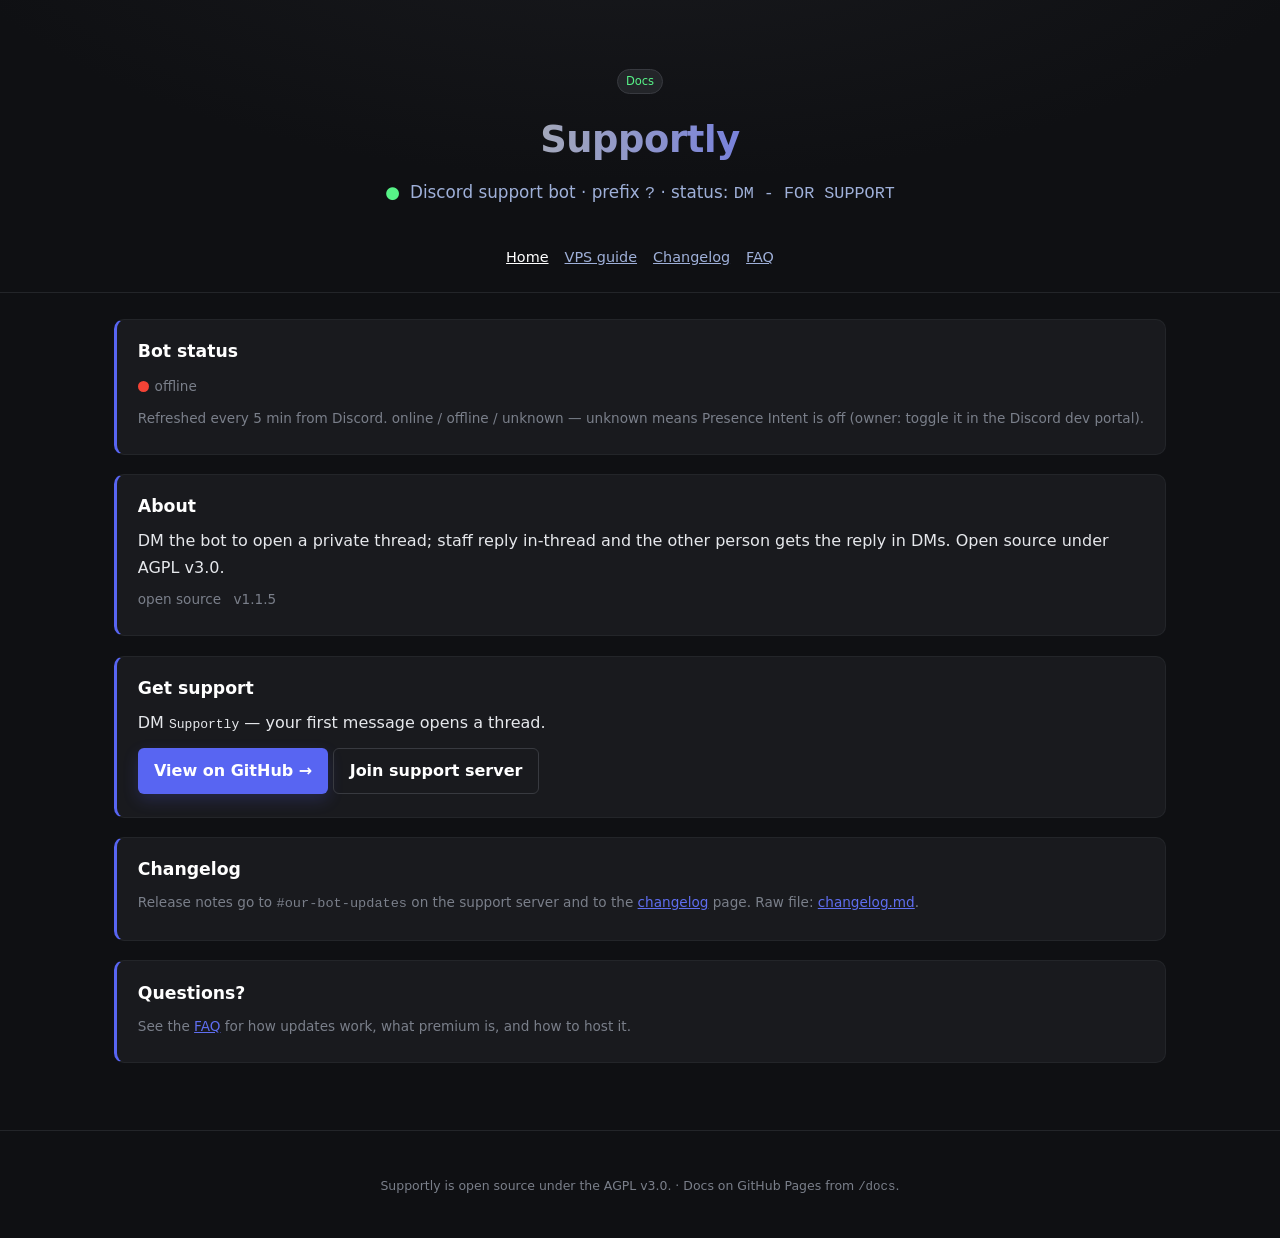
==== commit a249ed21: "docs: real bot-status badge from Discord presence; trim prose" ====
--- a/docs/index.html
+++ b/docs/index.html
@@ -40,9 +40,9 @@
       <div class="card">
         <h2>Bot status</h2>
         <p id="status-badge"><span class="status-dot status-unknown"></span><span class="mut">checking...</span></p>
-        <p class="mut" style="margin-top:.3rem;">
-          Live presence is polled from Discord every 5 min. If this badge shows offline, the bot
-          (or its supervisor) is not currently connected.
+        <p class="mut">
+          Refreshed every 5 min from Discord. online / offline / unknown &mdash; unknown means
+          Presence Intent is off (owner: toggle it in the Discord dev portal).
         </p>
       </div>
 
@@ -90,22 +90,24 @@
       (function () {
         var badge = document.getElementById("status-badge");
         if (!badge) return;
-        function set(online, label) {
+        function set(cls, label) {
           var dot = badge.querySelector(".status-dot") || document.createElement("span");
-          dot.className = "status-dot " + (online === true ? "status-online" : "status-offline");
+          dot.className = "status-dot " + cls;
           badge.innerHTML = "";
           badge.appendChild(dot);
           var span = document.createElement("span");
           span.className = "mut";
-          span.textContent = label || (online === true ? "online" : "offline");
+          span.textContent = label;
           badge.appendChild(span);
         }
         function render(data) {
           if (data && typeof data.online !== "undefined") {
             var act = data.activity ? " &middot; " + data.activity : "";
-            set(data.online, (data.online ? "online" : "offline") + act);
+            if (data.online === true) set("status-online", "online" + act);
+            else if (data.online === false) set("status-offline", "offline" + act);
+            else set("status-unknown", "unknown" + act);
           } else {
-            set(false, "offline");
+            set("status-offline", "offline");
           }
         }
         fetch("status.json", { cache: "no-store" })
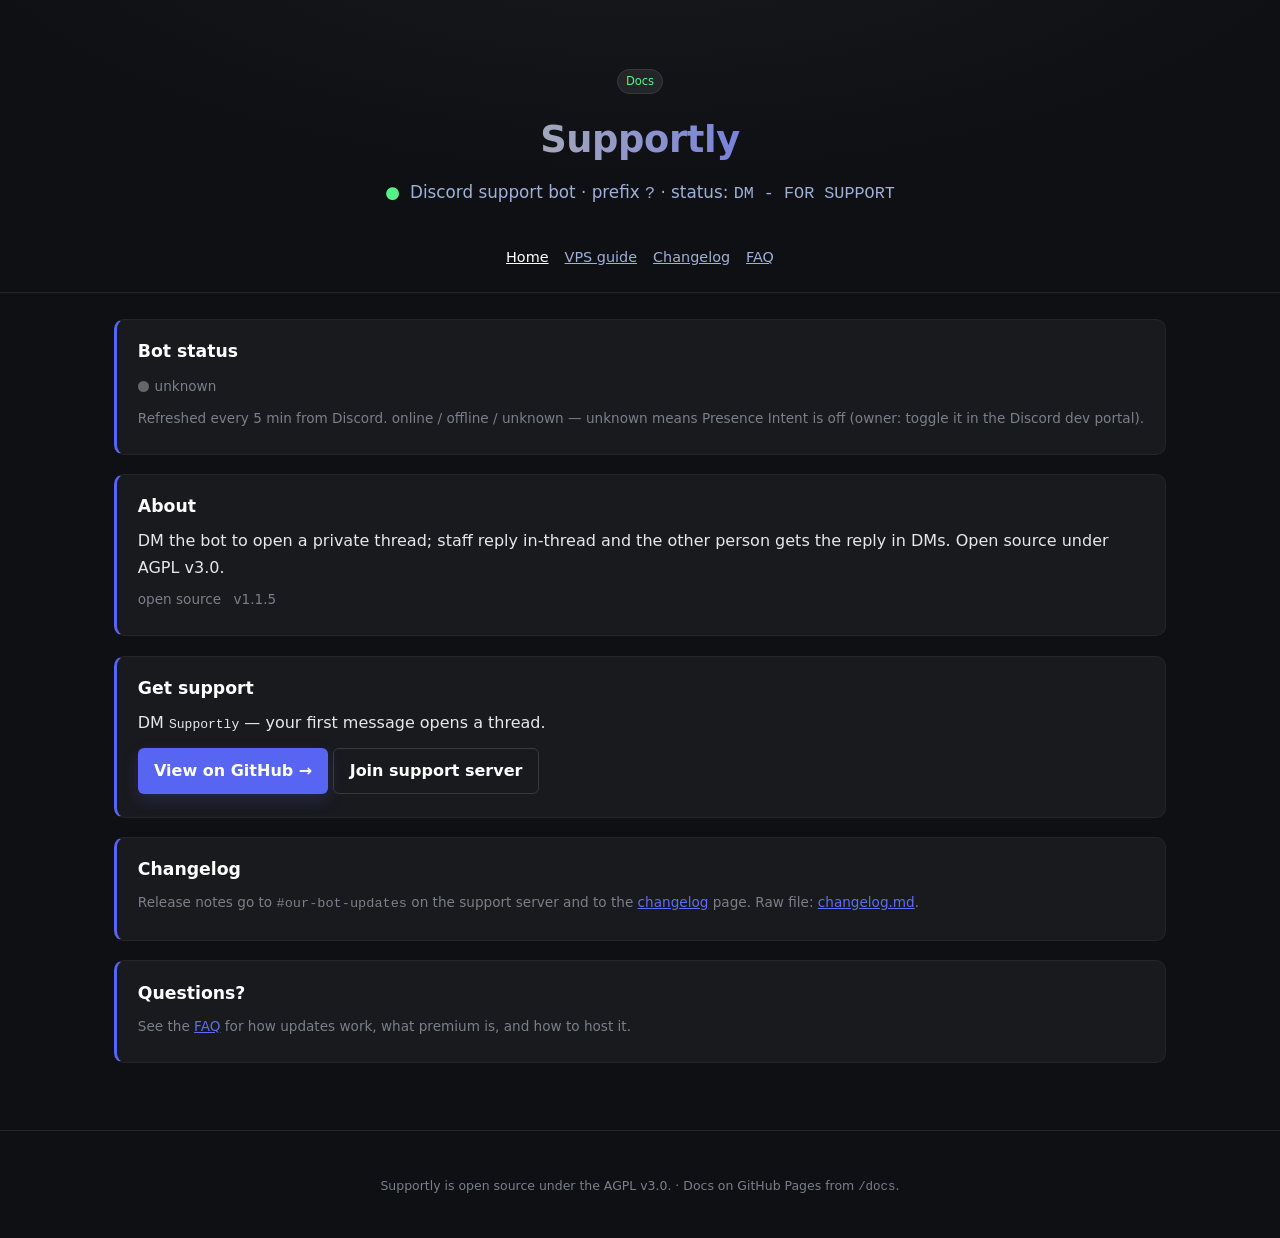
==== commit 9e35be51: "docs: fix status badge offline fallback class" ====
--- a/docs/index.html
+++ b/docs/index.html
@@ -113,12 +113,12 @@
         fetch("status.json", { cache: "no-store" })
           .then(function (r) { return r.ok ? r.json() : Promise.reject(r); })
           .then(render)
-          .catch(function () { set(false, "offline"); });
+          .catch(function () { set("status-offline", "offline"); });
         setInterval(function () {
           fetch("status.json", { cache: "no-store" })
             .then(function (r) { return r.ok ? r.json() : Promise.reject(r); })
             .then(render)
-            .catch(function () { set(false, "offline"); });
+            .catch(function () { set("status-offline", "offline"); });
         }, 60000);
       })();
     </script>
